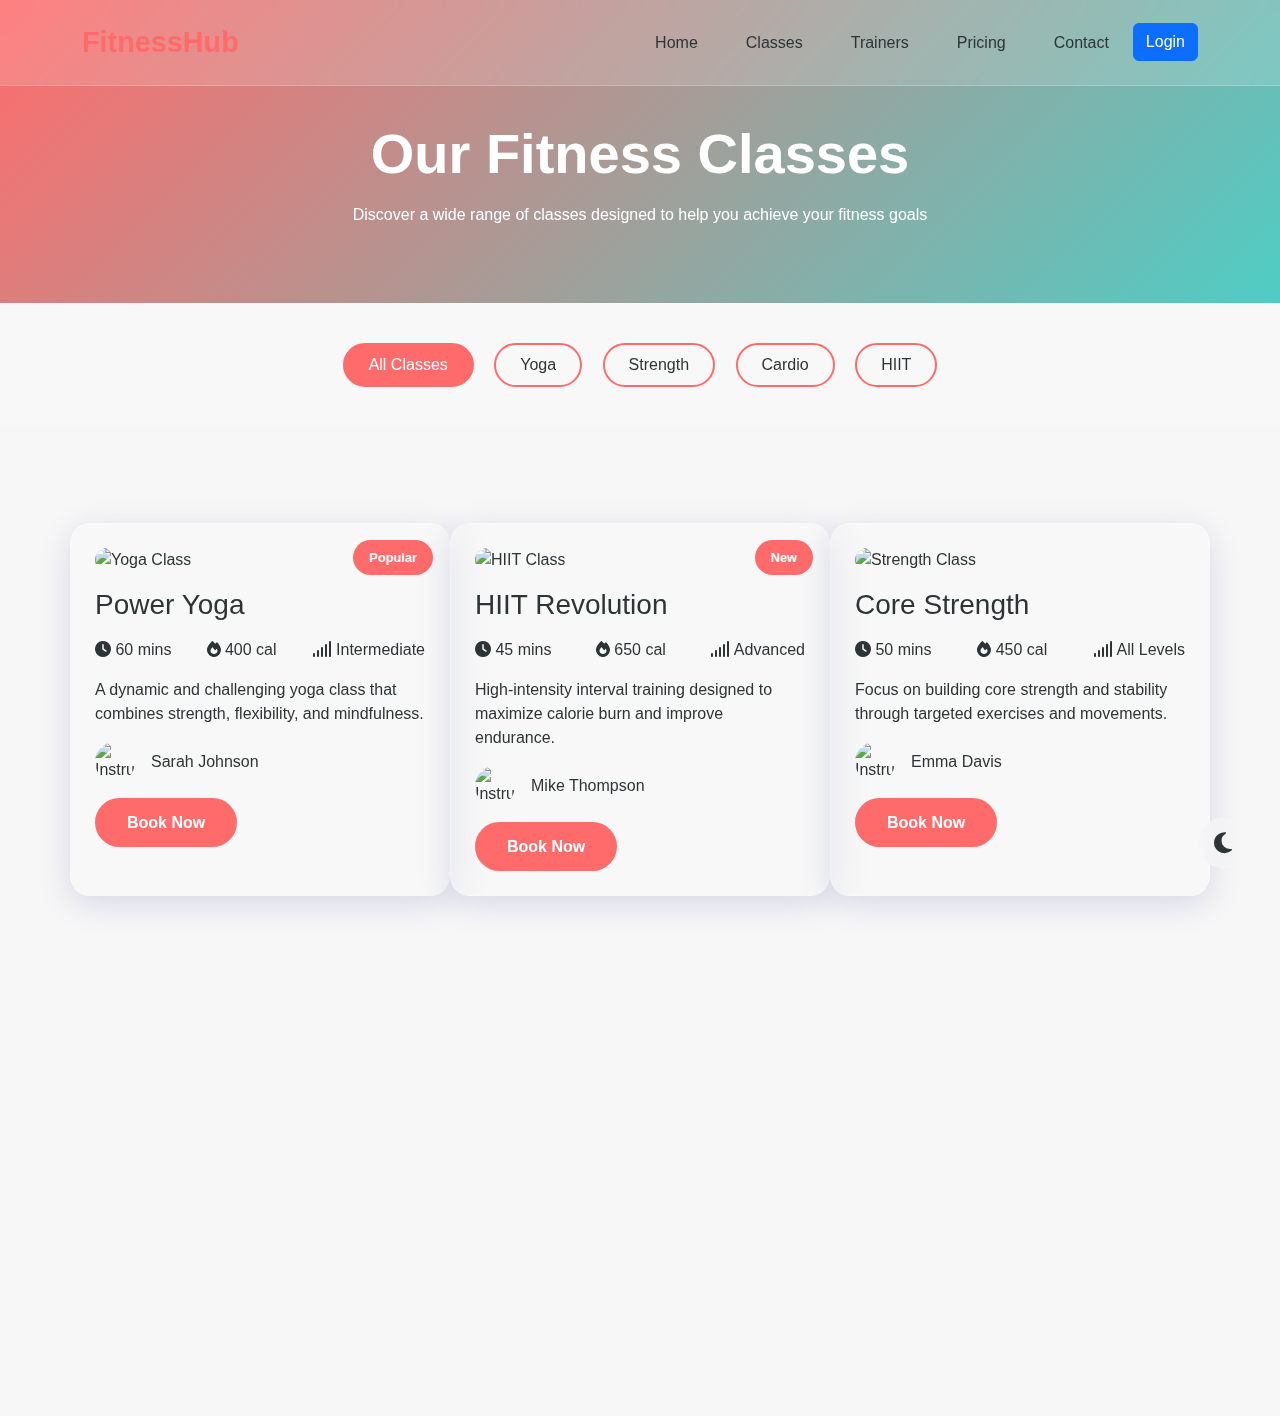
==== classes.html @ f9995fd6 "test" ====
<!DOCTYPE html>
<html lang="en">
<head>
    <meta charset="UTF-8">
    <meta name="viewport" content="width=device-width, initial-scale=1.0">
    <title>FitnessHub - Classes</title>
    
    <!-- External Libraries -->
    <link href="https://cdn.jsdelivr.net/npm/bootstrap@5.3.2/dist/css/bootstrap.min.css" rel="stylesheet">
    <link rel="stylesheet" href="https://cdnjs.cloudflare.com/ajax/libs/font-awesome/6.4.2/css/all.min.css">
    <link href="https://unpkg.com/aos@2.3.1/dist/aos.css" rel="stylesheet">
    <link rel="stylesheet" href="classes.css">

</head>
<body>
    <!-- Navbar -->
    <nav class="navbar navbar-expand-lg fixed-top">
        <div class="container">
            <a class="navbar-brand" href="#">FitnessHub</a>
            <button class="navbar-toggler" type="button" data-bs-toggle="collapse" data-bs-target="#navbarNav">
                <span class="navbar-toggler-icon"></span>
            </button>
            <div class="collapse navbar-collapse" id="navbarNav">
                <ul class="navbar-nav ms-auto">
                    <li class="nav-item">
                        <a class="nav-link" href="/index.html">Home</a>
                    </li>
                    <li class="nav-item">
                        <a class="nav-link" href="#classes">Classes</a>
                    </li>
                    <li class="nav-item">
                        <a class="nav-link" href="#trainers">Trainers</a>
                    </li>
                    <li class="nav-item">
                        <a class="nav-link" href="#pricing">Pricing</a>
                    </li>
                    <li class="nav-item">
                        <a class="nav-link" href="#contact">Contact</a>
                    </li>
                    <li class="nav-item" id="authLinks">
                        <button class="btn btn-primary" data-bs-toggle="modal" data-bs-target="#loginModal">Login</button>
                    </li>
                    <li class="nav-item d-none" id="logoutLink">
                        <button class="btn btn-danger" id="logoutBtn">Logout</button>
                    </li>
                </ul>
            </div>
        </div>
    </nav>

    <!-- Login Modal -->
    <div class="modal fade" id="loginModal" tabindex="-1" aria-labelledby="loginModalLabel" aria-hidden="true">
        <div class="modal-dialog">
            <div class="modal-content">
                <div class="modal-header">
                    <h5 class="modal-title" id="loginModalLabel">Login</h5>
                    <button type="button" class="btn-close" data-bs-dismiss="modal" aria-label="Close"></button>
                </div>
                <div class="modal-body">
                    <form id="loginForm">
                        <div class="mb-3">
                            <label for="username" class="form-label">Username</label>
                            <input type="text" class="form-control" id="username" required>
                        </div>
                        <div class="mb-3">
                            <label for="password" class="form-label">Password</label>
                            <input type="password" class="form-control" id="password" required>
                        </div>
                        <div class="mb-3">
                            <button type="button" class="btn btn-secondary" id="resetBtn">Reset</button>
                        </div>
                        <div class="modal-footer">
                            <button type="button" class="btn btn-secondary" data-bs-dismiss="modal">Close</button>
                            <button type="submit" class="btn btn-primary">Login</button>
                        </div>
                    </form>
                </div>
            </div>
        </div>
    </div>


    <!-- Classes Header -->
    <header class="classes-header">
        <div class="container">
            <h1 data-aos="fade-up">Our Fitness Classes</h1>
            <p data-aos="fade-up" data-aos-delay="100">Discover a wide range of classes designed to help you achieve your fitness goals</p>
        </div>
    </header>

    <!-- Filters -->
    <section class="filter-section">
        <div class="container">
            <div class="text-center">
                <button class="filter-btn active" data-filter="all">All Classes</button>
                <button class="filter-btn" data-filter="cardio">Yoga</button>
                <button class="filter-btn" data-filter="strength">Strength</button>
                <button class="filter-btn" data-filter="yoga">Cardio</button>
                <button class="filter-btn" data-filter="hiit">HIIT</button>
            </div>
        </div>
    </section>

    <!-- Classes Grid -->
    <section class="classes-grid py-5">
        <div class="container">
            <div class="row">
                <!-- Class Card 1 -->
<div class="col-lg-4 col-md-6 class-card cardio" data-aos="fade-up">
    <span class="class-tag">Popular</span>
    <img src="https://picsum.photos/400/300?random=2" alt="Yoga Class" class="class-image">
    <h3>Power Yoga</h3>
    <div class="class-info">
        <span><i class="fas fa-clock"></i> 60 mins</span>
        <span><i class="fas fa-fire"></i> 400 cal</span>
        <span><i class="fas fa-signal"></i> Intermediate</span>
    </div>
    <p>A dynamic and challenging yoga class that combines strength, flexibility, and mindfulness.</p>
    <div class="instructor-badge">
        <img src="https://picsum.photos/40/40?random=3" alt="Instructor">
        <span>Sarah Johnson</span>
    </div>
    <button class="btn btn-book mt-3">Book Now</button>
</div>

<!-- Class Card 2 -->
<div class="col-lg-4 col-md-6 class-card hiit" data-aos="fade-up" data-aos-delay="100">
    <span class="class-tag">New</span>
    <img src="https://picsum.photos/400/300?random=4" alt="HIIT Class" class="class-image">
    <h3>HIIT Revolution</h3>
    <div class="class-info">
        <span><i class="fas fa-clock"></i> 45 mins</span>
        <span><i class="fas fa-fire"></i> 650 cal</span>
        <span><i class="fas fa-signal"></i> Advanced</span>
    </div>
    <p>High-intensity interval training designed to maximize calorie burn and improve endurance.</p>
    <div class="instructor-badge">
        <img src="https://picsum.photos/40/40?random=5" alt="Instructor">
        <span>Mike Thompson</span>
    </div>
    <button class="btn btn-book mt-3">Book Now</button>
</div>

<!-- Class Card 3 -->
<div class="col-lg-4 col-md-6 class-card strength" data-aos="fade-up" data-aos-delay="200">
    <img src="https://picsum.photos/400/300?random=6" alt="Strength Class" class="class-image">
    <h3>Core Strength</h3>
    <div class="class-info">
        <span><i class="fas fa-clock"></i> 50 mins</span>
        <span><i class="fas fa-fire"></i> 450 cal</span>
        <span><i class="fas fa-signal"></i> All Levels</span>
    </div>
    <p>Focus on building core strength and stability through targeted exercises and movements.</p>
    <div class="instructor-badge">
        <img src="https://picsum.photos/40/40?random=7" alt="Instructor">
        <span>Emma Davis</span>
    </div>
    <button class="btn btn-book mt-3">Book Now</button>
</div>


            <!-- Schedule Section -->
            <div class="class-schedule mt-5" data-aos="fade-up">
                <h2 class="text-center mb-4">Weekly Class Schedule</h2>
                <div class="table-responsive">
                    <table class="schedule-table">
                        <thead>
                            <tr>
                                <th>Time</th>
                                <th>Monday</th>
                                <th>Tuesday</th>
                                <th>Wednesday</th>
                                <th>Thursday</th>
                                <th>Friday</th>
                            </tr>
                        </thead>
                        <tbody>
                            <tr>
                                <td>07:00</td>
                                <td>Power Yoga</td>
                                <td>HIIT</td>
                                <td>Strength</td>
                                <td>Cardio</td>
                                <td>Yoga Flow</td>
                            </tr>
                            <tr>
                                <td>09:00</td>
                                <td>Cardio Blast</td>
                                <td>Core Power</td>
                                <td>Boxing</td>
                                <td>Pilates</td>
                                <td>HIIT</td>
                            </tr>
                            <tr>
                                <td>17:00</td>
                                <td>CrossFit</td>
                                <td>Zumba</td>
                                <td>Spin</td>
                                <td>Boxing</td>
                                <td>Strength</td>
                            </tr>
                        </tbody>
                    </table>
                </div>
            </div>
        </div>
    </section>

    <!-- Theme Toggle -->
    <div class="theme-toggle">
        <i class="fas fa-moon"></i>
    </div>

    <!-- Scripts -->
    <script src="https://cdn.jsdelivr.net/npm/bootstrap@5.3.2/dist/js/bootstrap.bundle.min.js"></script>
    <script src="https://unpkg.com/aos@2.3.1/dist/aos.js"></script>
    <script src="classes.js"></script>
    
</body>
</html>
---- classes.css ----
:root {
    --primary-color: #FF6B6B;
    --secondary-color: #4ECDC4;
    --background-color: #F7F7F7;
    --text-color: #2D3436;
    --glass-bg: rgba(255, 255, 255, 0.15);
    --glass-border: rgba(255, 255, 255, 0.2);
    --card-shadow: 0 8px 32px 0 rgba(31, 38, 135, 0.15);
}

[data-theme="dark"] {
    --primary-color: #FF8787;
    --secondary-color: #66F2E8;
    --background-color: #1A1A1A;
    --text-color: #E0E0E0;
    --glass-bg: rgba(0, 0, 0, 0.25);
    --glass-border: rgba(255, 255, 255, 0.1);
    --card-shadow: 0 8px 32px 0 rgba(0, 0, 0, 0.35);
}

* {
    margin: 0;
    padding: 0;
    box-sizing: border-box;
    transition: all 0.3s ease;
}

body {
    background: var(--background-color);
    color: var(--text-color);
    font-family: 'Poppins', sans-serif;
    overflow-x: hidden;
}

 /* Navbar Styles */
 .navbar {
    background: var(--glass-bg);
    backdrop-filter: blur(10px);
    border-bottom: 1px solid var(--glass-border);
    padding: 1rem 2rem;
}

.navbar-brand {
    font-size: 1.8rem;
    font-weight: 700;
    color: var(--primary-color) !important;
}

.nav-link {
    color: var(--text-color) !important;
    font-weight: 500;
    margin: 0 1rem;
    position: relative;
}

.nav-link::after {
    content: '';
    position: absolute;
    bottom: -5px;
    left: 0;
    width: 0;
    height: 2px;
    background: var(--primary-color);
    transition: width 0.3s ease;
}

.nav-link:hover::after {
    width: 100%;
}
/* Classes Header */
.classes-header {
    padding: 120px 0 60px;
    text-align: center;
    background: linear-gradient(135deg, var(--primary-color), var(--secondary-color));
    color: white;
    position: relative;
    overflow: hidden;
}

.classes-header::before {
    content: '';
    position: absolute;
    top: 0;
    left: 0;
    width: 100%;
    height: 100%;
    background: url('https://picsum.photos/1920/1080?random=1') center/cover;
    opacity: 0.2;
}

.classes-header h1 {
    font-size: 3.5rem;
    font-weight: 800;
    margin-bottom: 1rem;
    position: relative;
}

/* Class Cards */
.class-card {
    background: var(--glass-bg);
    backdrop-filter: blur(10px);
    border: 1px solid var(--glass-border);
    border-radius: 20px;
    padding: 1.5rem;
    margin: 1rem 0;
    transition: all 0.3s ease;
    box-shadow: var(--card-shadow);
    position: relative;
    overflow: hidden;
}

.class-card:hover {
    transform: translateY(-10px);
}

.class-image {
    width: 100%;
    height: 250px;
    object-fit: cover;
    border-radius: 15px;
    margin-bottom: 1rem;
}

.class-tag {
    position: absolute;
    top: 1rem;
    right: 1rem;
    background: var(--primary-color);
    color: white;
    padding: 0.5rem 1rem;
    border-radius: 50px;
    font-size: 0.8rem;
    font-weight: 600;
}

.class-info {
    display: flex;
    justify-content: space-between;
    align-items: center;
    margin: 1rem 0;
}

.class-schedule {
    background: var(--glass-bg);
    padding: 2rem;
    border-radius: 20px;
    margin: 2rem 0;
    box-shadow: var(--card-shadow);
}

.schedule-table {
    width: 100%;
    border-collapse: collapse;
}

.schedule-table th,
.schedule-table td {
    padding: 1rem;
    text-align: center;
    border: 1px solid var(--glass-border);
}

.schedule-table th {
    background: var(--primary-color);
    color: white;
}

.btn-book {
    background: var(--primary-color);
    color: white;
    border: none;
    padding: 0.8rem 2rem;
    border-radius: 50px;
    font-weight: 600;
    transition: all 0.3s ease;
}

.btn-book:hover {
    transform: scale(1.05);
    box-shadow: 0 5px 15px rgba(0,0,0,0.2);
}

/* Filters */
.filter-section {
    padding: 2rem 0;
    background: var(--glass-bg);
    backdrop-filter: blur(10px);
    margin-bottom: 2rem;
}

.filter-btn {
    background: transparent;
    border: 2px solid var(--primary-color);
    color: var(--text-color);
    padding: 0.5rem 1.5rem;
    margin: 0.5rem;
    border-radius: 50px;
    transition: all 0.3s ease;
}

.filter-btn.active,
.filter-btn:hover {
    background: var(--primary-color);
    color: white;
}

/* Instructor Badge */
.instructor-badge {
    display: flex;
    align-items: center;
    margin-top: 1rem;
}

.instructor-badge img {
    width: 40px;
    height: 40px;
    border-radius: 50%;
    margin-right: 1rem;
}

/* Theme Toggle */
.theme-toggle {
    position: fixed;
    bottom: 2rem;
    right: 2rem;
    background: var(--glass-bg);
    backdrop-filter: blur(10px);
    border: 1px solid var(--glass-border);
    border-radius: 50%;
    width: 50px;
    height: 50px;
    display: flex;
    align-items: center;
    justify-content: center;
    cursor: pointer;
    z-index: 1000;
}

.theme-toggle i {
    font-size: 1.5rem;
    color: var(--text-color);
}

@media (max-width: 768px) {
    .classes-header h1 {
        font-size: 2.5rem;
    }
    
    .schedule-table {
        font-size: 0.8rem;
    }
}
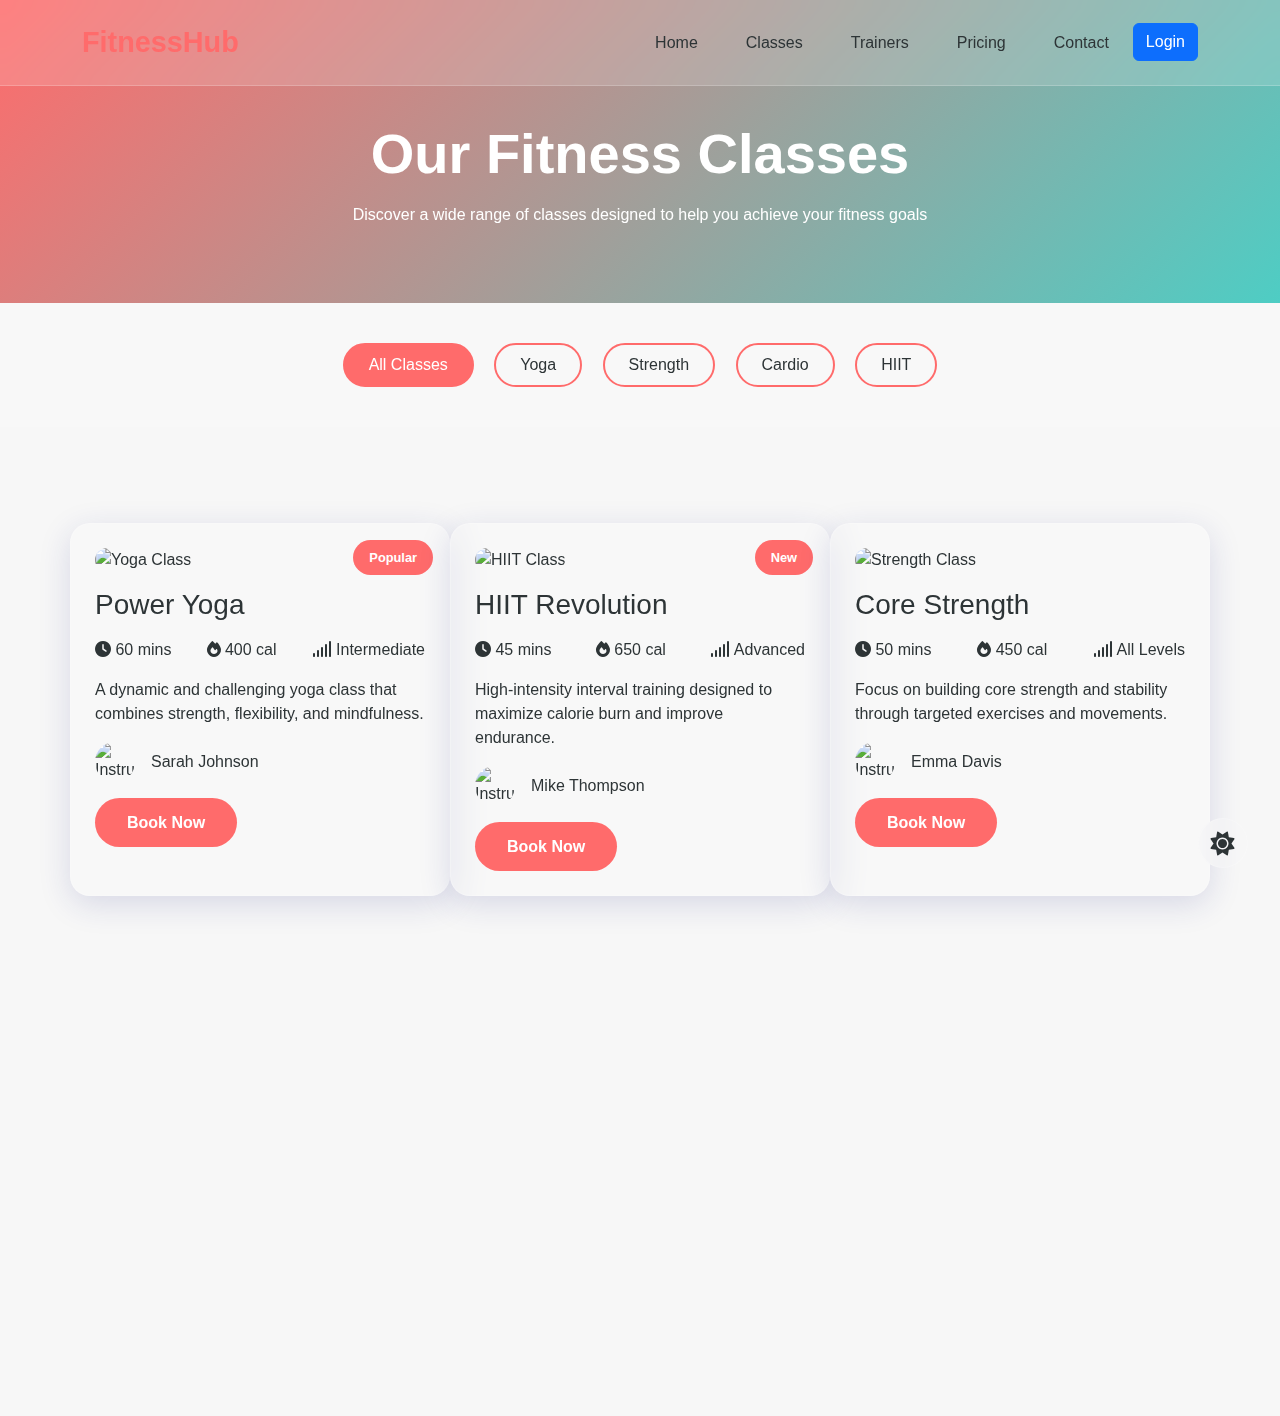
==== commit e92a70e1: "test" ====
--- a/classes.html
+++ b/classes.html
@@ -214,7 +214,8 @@
     <!-- Scripts -->
     <script src="https://cdn.jsdelivr.net/npm/bootstrap@5.3.2/dist/js/bootstrap.bundle.min.js"></script>
     <script src="https://unpkg.com/aos@2.3.1/dist/aos.js"></script>
-    <script src="classes.js"></script>
+    <script src="prime.js"></script>
+    <script src="login.js"></script>
     
 </body>
 </html>
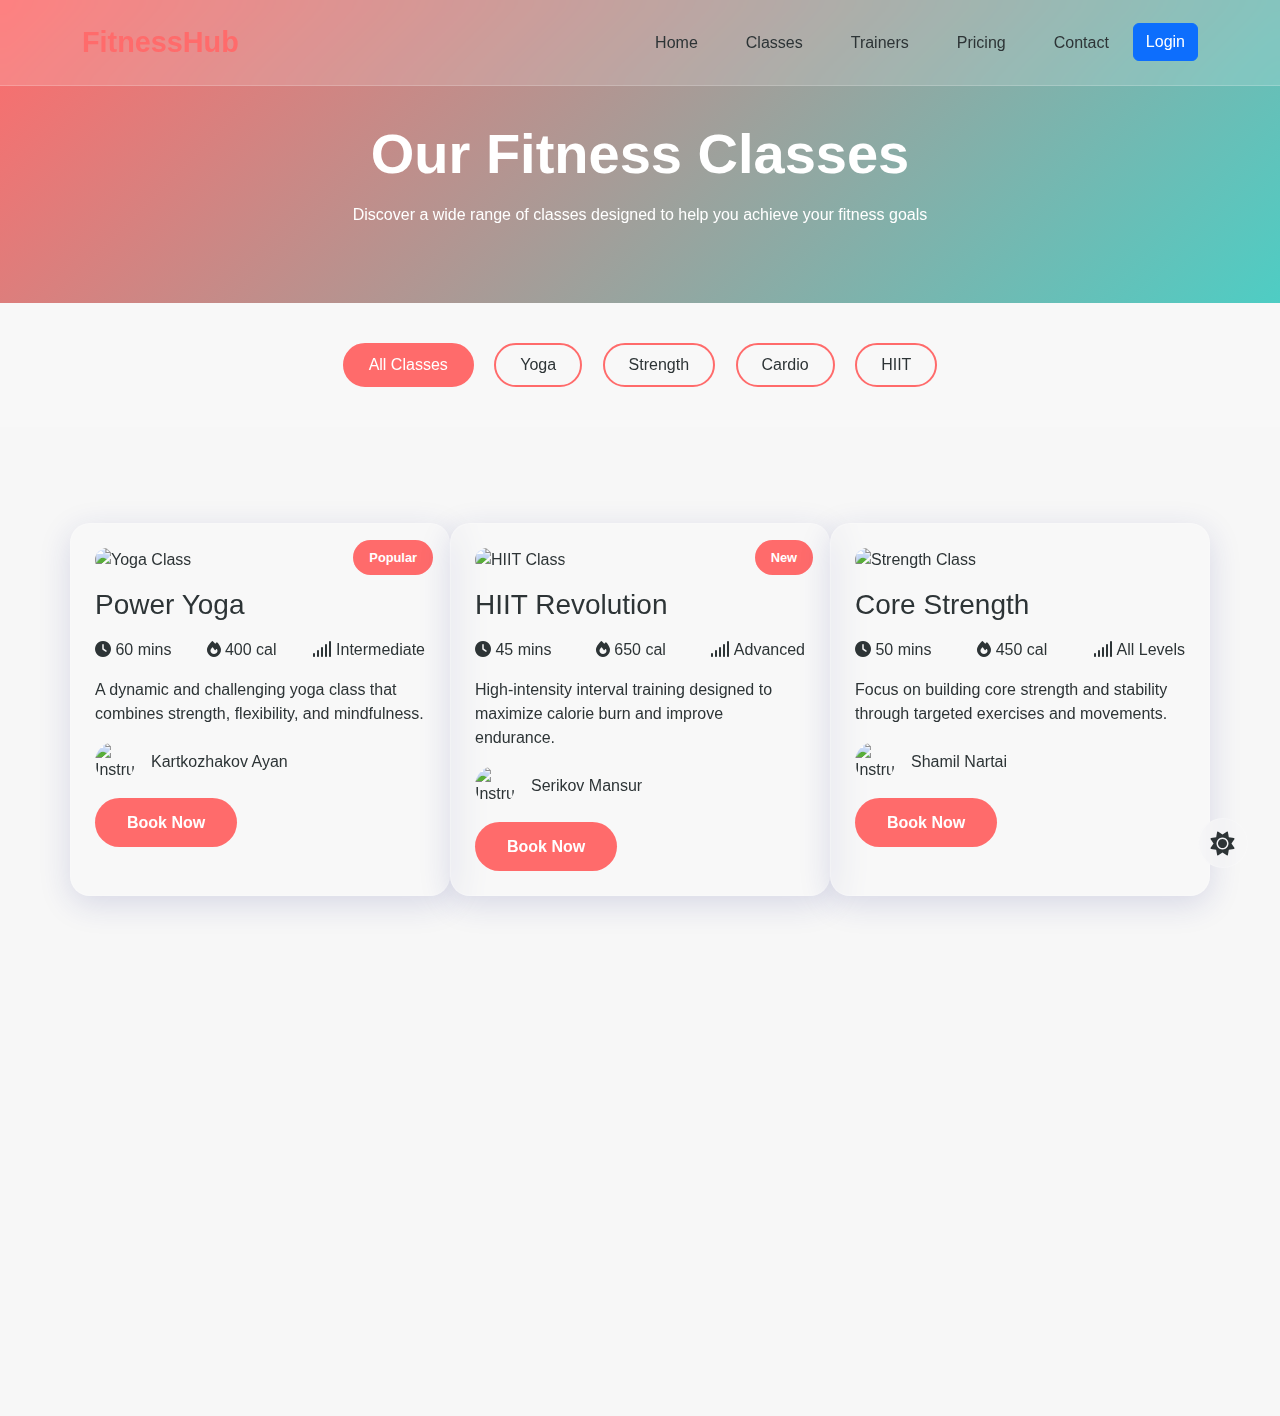
==== commit cd5b6cbc: "final" ====
--- a/classes.html
+++ b/classes.html
@@ -108,7 +108,7 @@
                 <!-- Class Card 1 -->
 <div class="col-lg-4 col-md-6 class-card cardio" data-aos="fade-up">
     <span class="class-tag">Popular</span>
-    <img src="https://picsum.photos/400/300?random=2" alt="Yoga Class" class="class-image">
+    <img src="https://yogakumar.nl/wp-content/uploads/2023/07/Wanru-Yogi-of-the-Month-scaled.jpg" alt="Yoga Class" class="class-image">
     <h3>Power Yoga</h3>
     <div class="class-info">
         <span><i class="fas fa-clock"></i> 60 mins</span>
@@ -117,8 +117,8 @@
     </div>
     <p>A dynamic and challenging yoga class that combines strength, flexibility, and mindfulness.</p>
     <div class="instructor-badge">
-        <img src="https://picsum.photos/40/40?random=3" alt="Instructor">
-        <span>Sarah Johnson</span>
+        <img src="https://i.redd.it/what-do-you-think-would-happen-if-dexter-morgan-and-v0-6ezuv5tdougd1.jpg?width=1280&format=pjpg&auto=webp&s=6938dd95a05651f69864fb46c82c7e23a18163fa" alt="Instructor">
+        <span>Kartkozhakov Ayan</span>
     </div>
     <button class="btn btn-book mt-3">Book Now</button>
 </div>
@@ -126,7 +126,7 @@
 <!-- Class Card 2 -->
 <div class="col-lg-4 col-md-6 class-card hiit" data-aos="fade-up" data-aos-delay="100">
     <span class="class-tag">New</span>
-    <img src="https://picsum.photos/400/300?random=4" alt="HIIT Class" class="class-image">
+    <img src="https://gymnation.com/media/5idbo4cc/hiit-fitness-booming-in-popularity.jpg" alt="HIIT Class" class="class-image">
     <h3>HIIT Revolution</h3>
     <div class="class-info">
         <span><i class="fas fa-clock"></i> 45 mins</span>
@@ -135,15 +135,15 @@
     </div>
     <p>High-intensity interval training designed to maximize calorie burn and improve endurance.</p>
     <div class="instructor-badge">
-        <img src="https://picsum.photos/40/40?random=5" alt="Instructor">
-        <span>Mike Thompson</span>
+        <img src="https://ih1.redbubble.net/image.5299446331.0779/st,small,845x845-pad,1000x1000,f8f8f8.u3.jpg" alt="Instructor">
+        <span>Serikov Mansur</span>
     </div>
     <button class="btn btn-book mt-3">Book Now</button>
 </div>
 
 <!-- Class Card 3 -->
 <div class="col-lg-4 col-md-6 class-card strength" data-aos="fade-up" data-aos-delay="200">
-    <img src="https://picsum.photos/400/300?random=6" alt="Strength Class" class="class-image">
+    <img src="https://supmogo.com/cdn/shop/articles/c897e333874e5ed7bef2aef1967e3ef7.jpg?v=1680636854" alt="Strength Class" class="class-image">
     <h3>Core Strength</h3>
     <div class="class-info">
         <span><i class="fas fa-clock"></i> 50 mins</span>
@@ -152,8 +152,8 @@
     </div>
     <p>Focus on building core strength and stability through targeted exercises and movements.</p>
     <div class="instructor-badge">
-        <img src="https://picsum.photos/40/40?random=7" alt="Instructor">
-        <span>Emma Davis</span>
+        <img src="https://i.pinimg.com/474x/77/73/72/7773721ad7f65f74c946ba0eeee0b3a4.jpg" alt="Instructor">
+        <span>Shamil Nartai</span>
     </div>
     <button class="btn btn-book mt-3">Book Now</button>
 </div>
